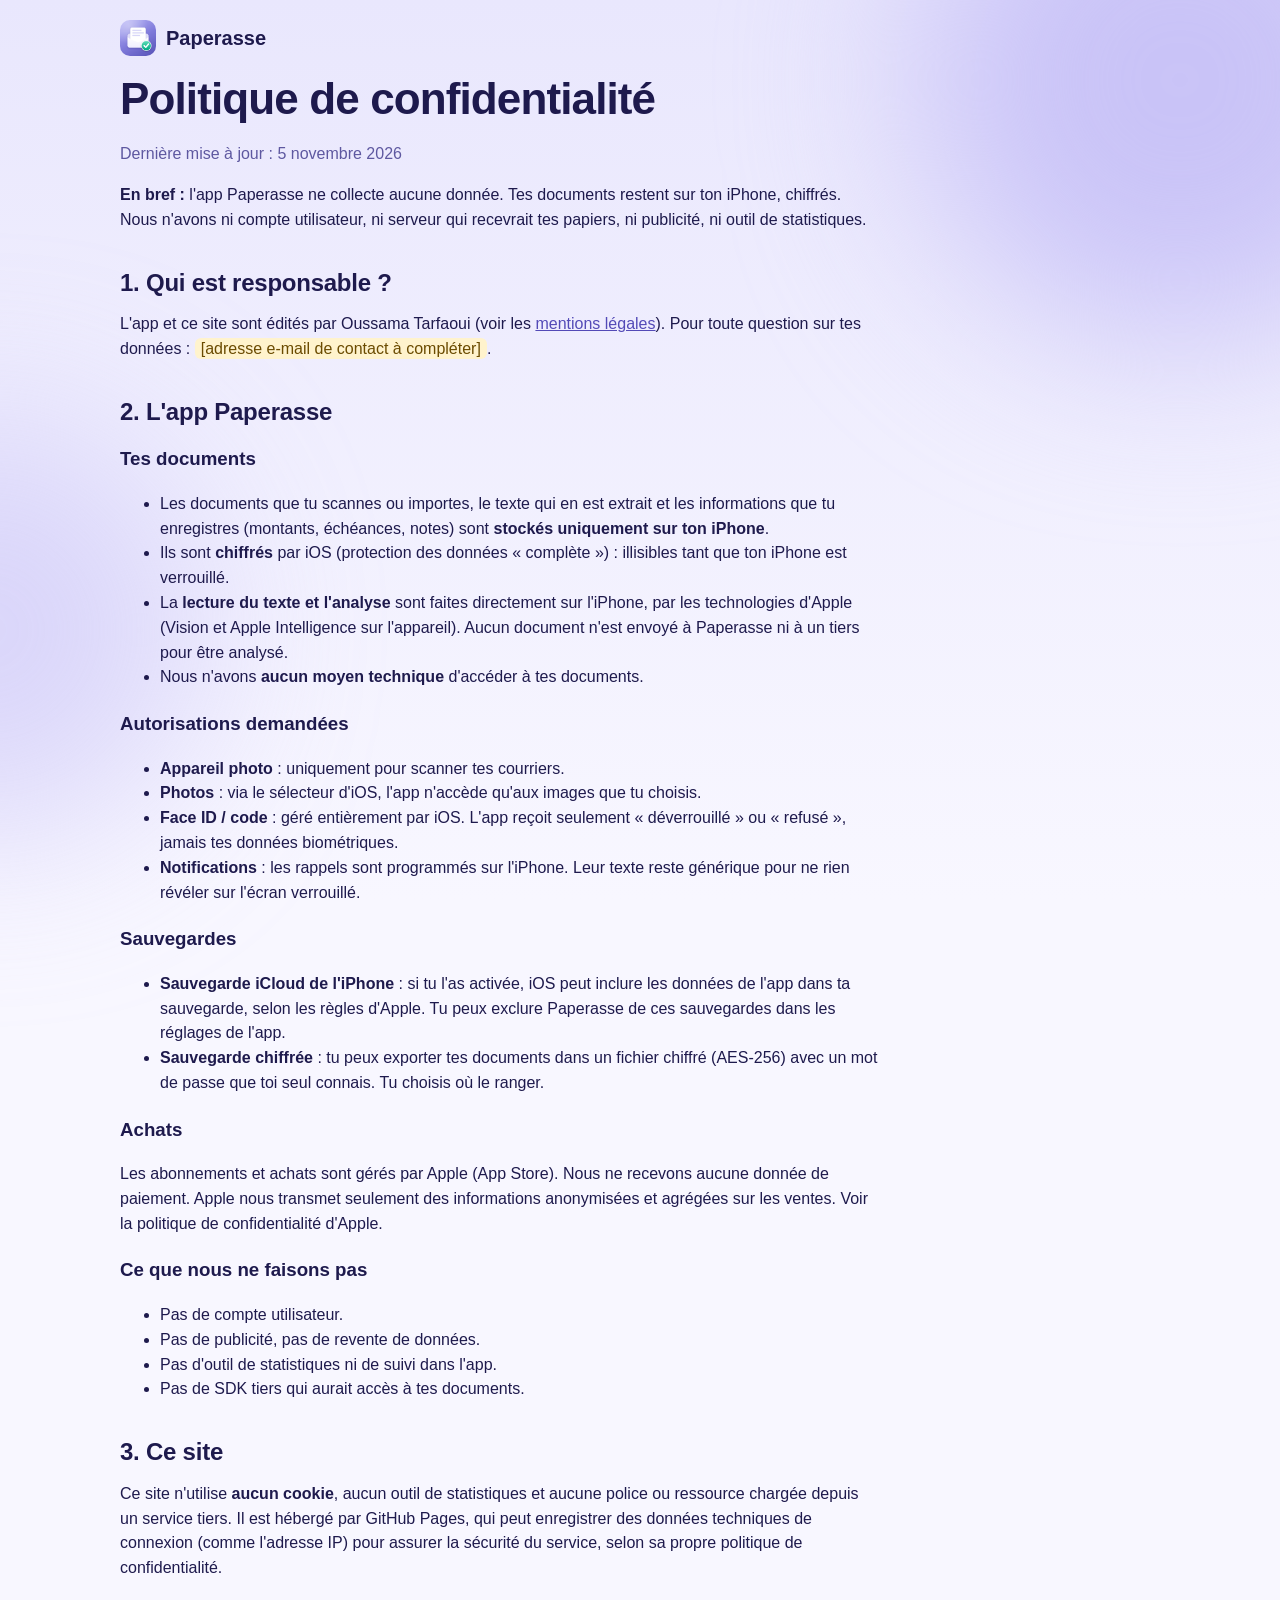
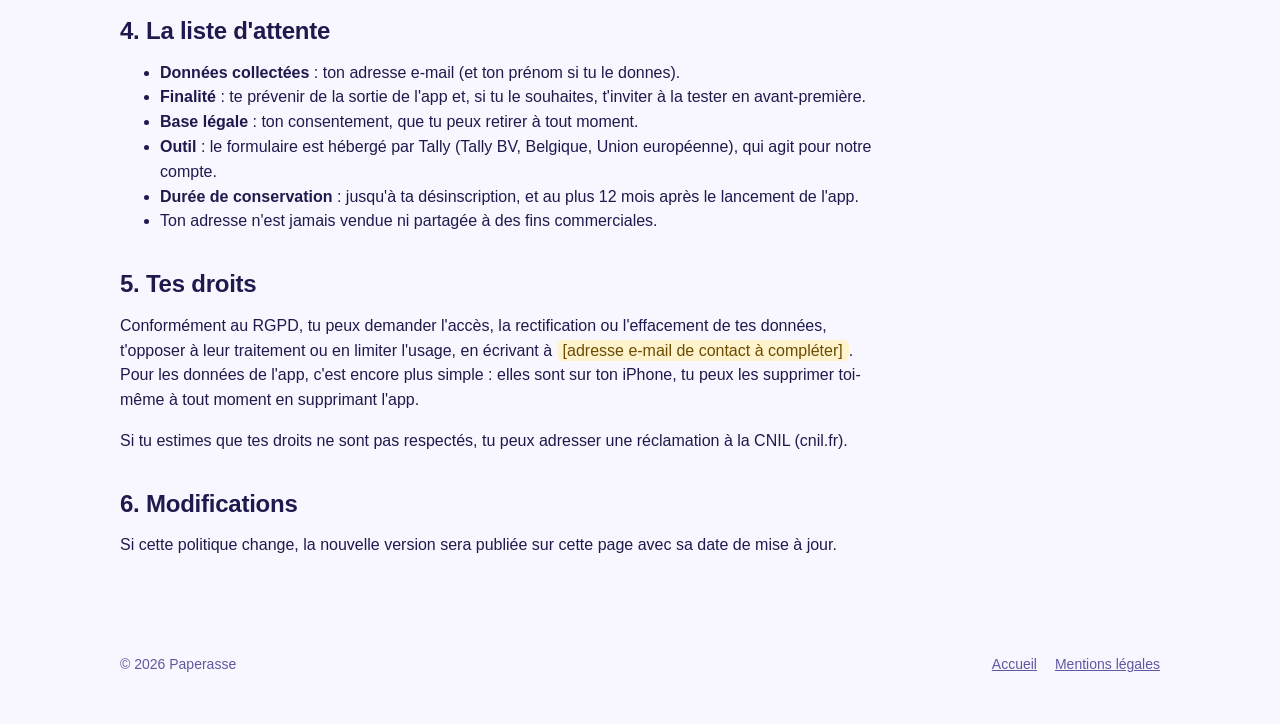
==== confidentialite.html @ 56ef9df1 "Site web : accueil, liste d'attente, confidentialité, mentions légales Page d'accueil responsive (cl" ====
<!doctype html>
<html lang="fr">
<head>
  <meta charset="utf-8">
  <meta name="viewport" content="width=device-width, initial-scale=1">
  <title>Confidentialité · Paperasse</title>
  <meta name="description" content="Politique de confidentialité de l'app Paperasse et de son site.">
  <link rel="icon" href="images/favicon.png">
  <link rel="stylesheet" href="style.css">
</head>
<body>
  <div class="wrap">
    <header class="nav">
      <a class="brand" href="./"><img src="images/logo.png" alt="">Paperasse</a>
    </header>

    <main class="legal">
      <h1>Politique de confidentialité</h1>
      <p class="updated">Dernière mise à jour : 5 novembre 2026</p>

      <p><strong>En bref :</strong> l'app Paperasse ne collecte aucune donnée. Tes documents restent sur ton iPhone, chiffrés. Nous n'avons ni compte utilisateur, ni serveur qui recevrait tes papiers, ni publicité, ni outil de statistiques.</p>

      <h2>1. Qui est responsable ?</h2>
      <p>L'app et ce site sont édités par Oussama Tarfaoui (voir les <a href="mentions-legales.html">mentions légales</a>). Pour toute question sur tes données : <span class="todo">[adresse e-mail de contact à compléter]</span>.</p>

      <h2>2. L'app Paperasse</h2>
      <h3>Tes documents</h3>
      <ul>
        <li>Les documents que tu scannes ou importes, le texte qui en est extrait et les informations que tu enregistres (montants, échéances, notes) sont <strong>stockés uniquement sur ton iPhone</strong>.</li>
        <li>Ils sont <strong>chiffrés</strong> par iOS (protection des données « complète ») : illisibles tant que ton iPhone est verrouillé.</li>
        <li>La <strong>lecture du texte et l'analyse</strong> sont faites directement sur l'iPhone, par les technologies d'Apple (Vision et Apple Intelligence sur l'appareil). Aucun document n'est envoyé à Paperasse ni à un tiers pour être analysé.</li>
        <li>Nous n'avons <strong>aucun moyen technique</strong> d'accéder à tes documents.</li>
      </ul>

      <h3>Autorisations demandées</h3>
      <ul>
        <li><strong>Appareil photo</strong> : uniquement pour scanner tes courriers.</li>
        <li><strong>Photos</strong> : via le sélecteur d'iOS, l'app n'accède qu'aux images que tu choisis.</li>
        <li><strong>Face ID / code</strong> : géré entièrement par iOS. L'app reçoit seulement « déverrouillé » ou « refusé », jamais tes données biométriques.</li>
        <li><strong>Notifications</strong> : les rappels sont programmés sur l'iPhone. Leur texte reste générique pour ne rien révéler sur l'écran verrouillé.</li>
      </ul>

      <h3>Sauvegardes</h3>
      <ul>
        <li><strong>Sauvegarde iCloud de l'iPhone</strong> : si tu l'as activée, iOS peut inclure les données de l'app dans ta sauvegarde, selon les règles d'Apple. Tu peux exclure Paperasse de ces sauvegardes dans les réglages de l'app.</li>
        <li><strong>Sauvegarde chiffrée</strong> : tu peux exporter tes documents dans un fichier chiffré (AES-256) avec un mot de passe que toi seul connais. Tu choisis où le ranger.</li>
      </ul>

      <h3>Achats</h3>
      <p>Les abonnements et achats sont gérés par Apple (App Store). Nous ne recevons aucune donnée de paiement. Apple nous transmet seulement des informations anonymisées et agrégées sur les ventes. Voir la politique de confidentialité d'Apple.</p>

      <h3>Ce que nous ne faisons pas</h3>
      <ul>
        <li>Pas de compte utilisateur.</li>
        <li>Pas de publicité, pas de revente de données.</li>
        <li>Pas d'outil de statistiques ni de suivi dans l'app.</li>
        <li>Pas de SDK tiers qui aurait accès à tes documents.</li>
      </ul>

      <h2>3. Ce site</h2>
      <p>Ce site n'utilise <strong>aucun cookie</strong>, aucun outil de statistiques et aucune police ou ressource chargée depuis un service tiers. Il est hébergé par GitHub Pages, qui peut enregistrer des données techniques de connexion (comme l'adresse IP) pour assurer la sécurité du service, selon sa propre politique de confidentialité.</p>

      <h2 id="liste-attente">4. La liste d'attente</h2>
      <ul>
        <li><strong>Données collectées</strong> : ton adresse e-mail (et ton prénom si tu le donnes).</li>
        <li><strong>Finalité</strong> : te prévenir de la sortie de l'app et, si tu le souhaites, t'inviter à la tester en avant-première.</li>
        <li><strong>Base légale</strong> : ton consentement, que tu peux retirer à tout moment.</li>
        <li><strong>Outil</strong> : le formulaire est hébergé par Tally (Tally BV, Belgique, Union européenne), qui agit pour notre compte.</li>
        <li><strong>Durée de conservation</strong> : jusqu'à ta désinscription, et au plus 12 mois après le lancement de l'app.</li>
        <li>Ton adresse n'est jamais vendue ni partagée à des fins commerciales.</li>
      </ul>

      <h2>5. Tes droits</h2>
      <p>Conformément au RGPD, tu peux demander l'accès, la rectification ou l'effacement de tes données, t'opposer à leur traitement ou en limiter l'usage, en écrivant à <span class="todo">[adresse e-mail de contact à compléter]</span>. Pour les données de l'app, c'est encore plus simple : elles sont sur ton iPhone, tu peux les supprimer toi-même à tout moment en supprimant l'app.</p>
      <p>Si tu estimes que tes droits ne sont pas respectés, tu peux adresser une réclamation à la CNIL (cnil.fr).</p>

      <h2>6. Modifications</h2>
      <p>Si cette politique change, la nouvelle version sera publiée sur cette page avec sa date de mise à jour.</p>
    </main>

    <footer>
      <span>© 2026 Paperasse</span>
      <nav>
        <a href="./">Accueil</a>
        <a href="mentions-legales.html">Mentions légales</a>
      </nav>
    </footer>
  </div>
</body>
</html>
---- style.css ----
:root {
  --bg-top: #e9e7fd;
  --bg-bottom: #f8f7ff;
  --glow: #c9c3f7;
  --ink: #1e1a4d;
  --muted: #5e58a0;
  --accent: #534ab7;
  --accent-strong: #3f36a0;
  --on-accent: #ffffff;
  --card: rgba(255, 255, 255, 0.72);
  --card-stroke: rgba(255, 255, 255, 0.9);
  --green: #0f7a5c;
  --dark-band: #1e1a4d;
  --dark-band-text: #eeedfe;
  --dark-band-muted: #b7b2ee;
  --radius: 22px;
  --shadow: 0 10px 30px rgba(83, 74, 183, 0.12);
}

@media (prefers-color-scheme: dark) {
  :root:not([data-theme="light"]) {
    --bg-top: #221d52;
    --bg-bottom: #120f2e;
    --glow: #3c3489;
    --ink: #f2f1ff;
    --muted: #b7b2ee;
    --accent: #8a82e6;
    --accent-strong: #a49df2;
    --on-accent: #120f2e;
    --card: rgba(46, 40, 112, 0.6);
    --card-stroke: rgba(74, 66, 160, 0.8);
    --green: #5dcaa5;
    --dark-band: #2e2870;
    --shadow: 0 10px 30px rgba(0, 0, 0, 0.3);
  }
}

:root[data-theme="dark"] {
  --bg-top: #221d52;
  --bg-bottom: #120f2e;
  --glow: #3c3489;
  --ink: #f2f1ff;
  --muted: #b7b2ee;
  --accent: #8a82e6;
  --accent-strong: #a49df2;
  --on-accent: #120f2e;
  --card: rgba(46, 40, 112, 0.6);
  --card-stroke: rgba(74, 66, 160, 0.8);
  --green: #5dcaa5;
  --dark-band: #2e2870;
  --shadow: 0 10px 30px rgba(0, 0, 0, 0.3);
}

* { box-sizing: border-box; }

html { scroll-behavior: smooth; overflow-x: clip; }

body {
  margin: 0;
  font-family: ui-rounded, "SF Pro Rounded", -apple-system, BlinkMacSystemFont, "Segoe UI", Roboto, Helvetica, Arial, sans-serif;
  color: var(--ink);
  background: linear-gradient(180deg, var(--bg-top), var(--bg-bottom) 900px) var(--bg-bottom);
  line-height: 1.55;
  -webkit-font-smoothing: antialiased;
  position: relative;
  overflow-x: clip;
}

body::before, body::after {
  content: "";
  position: absolute;
  z-index: -1;
  border-radius: 50%;
  filter: blur(90px);
  background: var(--glow);
  pointer-events: none;
}
body::before { width: 520px; height: 520px; top: -180px; right: -160px; }
body::after { width: 420px; height: 420px; top: 420px; left: -220px; opacity: 0.6; }

a { color: var(--accent); }
img { max-width: 100%; display: block; }

.wrap { max-width: 1080px; margin: 0 auto; padding: 0 20px; }

/* Navigation */
.nav { display: flex; align-items: center; justify-content: space-between; padding: 20px 0; gap: 12px; }
.brand { display: flex; align-items: center; gap: 10px; font-weight: 800; font-size: 20px; color: var(--ink); text-decoration: none; }
.brand img { width: 36px; height: 36px; border-radius: 10px; }

.btn {
  display: inline-flex; align-items: center; justify-content: center; gap: 8px;
  background: var(--accent); color: var(--on-accent);
  font-weight: 700; font-size: 17px; text-decoration: none;
  padding: 14px 26px; border-radius: 999px; border: 0; cursor: pointer;
  box-shadow: 0 8px 22px rgba(83, 74, 183, 0.3);
  transition: transform 0.15s ease, background 0.15s ease;
}
.btn:hover { background: var(--accent-strong); transform: translateY(-1px); }
.btn.small { padding: 10px 18px; font-size: 15px; box-shadow: none; }

/* Hero */
.hero { display: grid; grid-template-columns: 1.1fr 0.9fr; gap: 48px; align-items: center; padding: 40px 0 72px; }
.eyebrow {
  display: inline-block; font-weight: 700; font-size: 14px; color: var(--accent);
  background: var(--card); border: 1px solid var(--card-stroke);
  padding: 6px 14px; border-radius: 999px; margin-bottom: 18px;
}
h1 { font-size: clamp(38px, 6vw, 64px); line-height: 1.05; margin: 0 0 20px; font-weight: 800; letter-spacing: -0.02em; }
.lead { font-size: clamp(18px, 2.2vw, 21px); color: var(--muted); margin: 0 0 28px; max-width: 34em; }
.hero-cta { display: flex; flex-wrap: wrap; gap: 14px; align-items: center; }
.hint { font-size: 14px; color: var(--muted); }

.phone {
  justify-self: center;
  width: min(320px, 100%);
  border-radius: 46px;
  padding: 10px;
  background: #1b1840;
  box-shadow: 0 30px 60px rgba(30, 26, 77, 0.35);
  transform: rotate(2deg);
}
.phone img { border-radius: 38px; width: 100%; }

/* Sections */
section { padding: 56px 0; }
h2 { font-size: clamp(28px, 4vw, 40px); line-height: 1.15; margin: 0 0 14px; font-weight: 800; letter-spacing: -0.01em; }
.section-lead { color: var(--muted); font-size: 18px; margin: 0 0 32px; max-width: 40em; }

.grid { display: grid; gap: 16px; }
.grid-3 { grid-template-columns: repeat(3, minmax(0, 1fr)); }

.card {
  background: var(--card);
  border: 1px solid var(--card-stroke);
  border-radius: var(--radius);
  padding: 24px;
  box-shadow: var(--shadow);
  backdrop-filter: blur(14px);
  -webkit-backdrop-filter: blur(14px);
}
.card h3 { margin: 12px 0 6px; font-size: 20px; }
.card p { margin: 0; color: var(--muted); }
.step-num {
  width: 40px; height: 40px; border-radius: 12px;
  display: grid; place-items: center;
  background: var(--accent); color: var(--on-accent); font-weight: 800; font-size: 18px;
}
.icon { font-size: 30px; line-height: 1; }

/* Bande confidentialité */
.privacy {
  background: var(--dark-band); color: var(--dark-band-text);
  border-radius: 32px; padding: 48px 36px; margin: 24px 0;
  display: grid; grid-template-columns: 1fr 1fr; gap: 36px; align-items: center;
}
.privacy h2 { color: #ffffff; }
.privacy p { color: var(--dark-band-muted); }
.privacy ul { list-style: none; padding: 0; margin: 0; display: grid; gap: 14px; }
.privacy li { display: flex; gap: 12px; align-items: flex-start; font-size: 17px; }
.privacy li span { flex: none; width: 28px; height: 28px; border-radius: 50%; background: #1d9e75; color: #fff; display: grid; place-items: center; font-size: 15px; font-weight: 800; }

/* Captures */
.shots { display: grid; grid-template-columns: repeat(3, minmax(0, 1fr)); gap: 20px; align-items: start; }
.shots figure { margin: 0; text-align: center; }
.shots img { border-radius: 30px; box-shadow: var(--shadow); border: 6px solid #1b1840; }
.shots figcaption { margin-top: 12px; color: var(--muted); font-weight: 600; }

/* FAQ */
details { background: var(--card); border: 1px solid var(--card-stroke); border-radius: 18px; padding: 18px 22px; margin-bottom: 12px; }
summary { cursor: pointer; font-weight: 700; font-size: 18px; list-style: none; display: flex; justify-content: space-between; gap: 12px; }
summary::-webkit-details-marker { display: none; }
summary::after { content: "+"; color: var(--accent); font-size: 22px; line-height: 1; }
details[open] summary::after { content: "–"; }
details p { color: var(--muted); margin: 12px 0 0; }

/* Liste d'attente */
.waitlist { text-align: center; padding: 56px 28px; }
.waitlist img { width: 96px; height: 96px; border-radius: 24px; margin: 0 auto 20px; box-shadow: var(--shadow); }
.waitlist .note { font-size: 14px; color: var(--muted); margin-top: 16px; }
#waitlist-soon { display: none; margin-top: 16px; font-weight: 600; color: var(--accent); }

/* Pied de page */
footer { padding: 32px 0 48px; color: var(--muted); font-size: 14px; display: flex; flex-wrap: wrap; justify-content: space-between; gap: 12px; }
footer a { color: var(--muted); }
footer nav { display: flex; gap: 18px; flex-wrap: wrap; }

/* Pages légales */
.legal { max-width: 760px; padding-bottom: 48px; }
.legal h1 { font-size: clamp(32px, 5vw, 44px); }
.legal h2 { font-size: 24px; margin-top: 36px; }
.legal p, .legal li { color: var(--ink); }
.legal .updated { color: var(--muted); }
.legal .todo { background: #fff3cd; color: #6b4b00; padding: 2px 6px; border-radius: 6px; }

@media (max-width: 820px) {
  .hero { grid-template-columns: 1fr; padding-top: 16px; }
  .phone { transform: none; width: min(250px, 72%); }
  .grid-3 { grid-template-columns: 1fr; }
  .privacy { grid-template-columns: 1fr; padding: 36px 22px; }
  .shots { grid-template-columns: repeat(3, minmax(0, 1fr)); gap: 10px; }
  .shots img { border-width: 4px; border-radius: 18px; }
  .shots figcaption { font-size: 13px; }
}
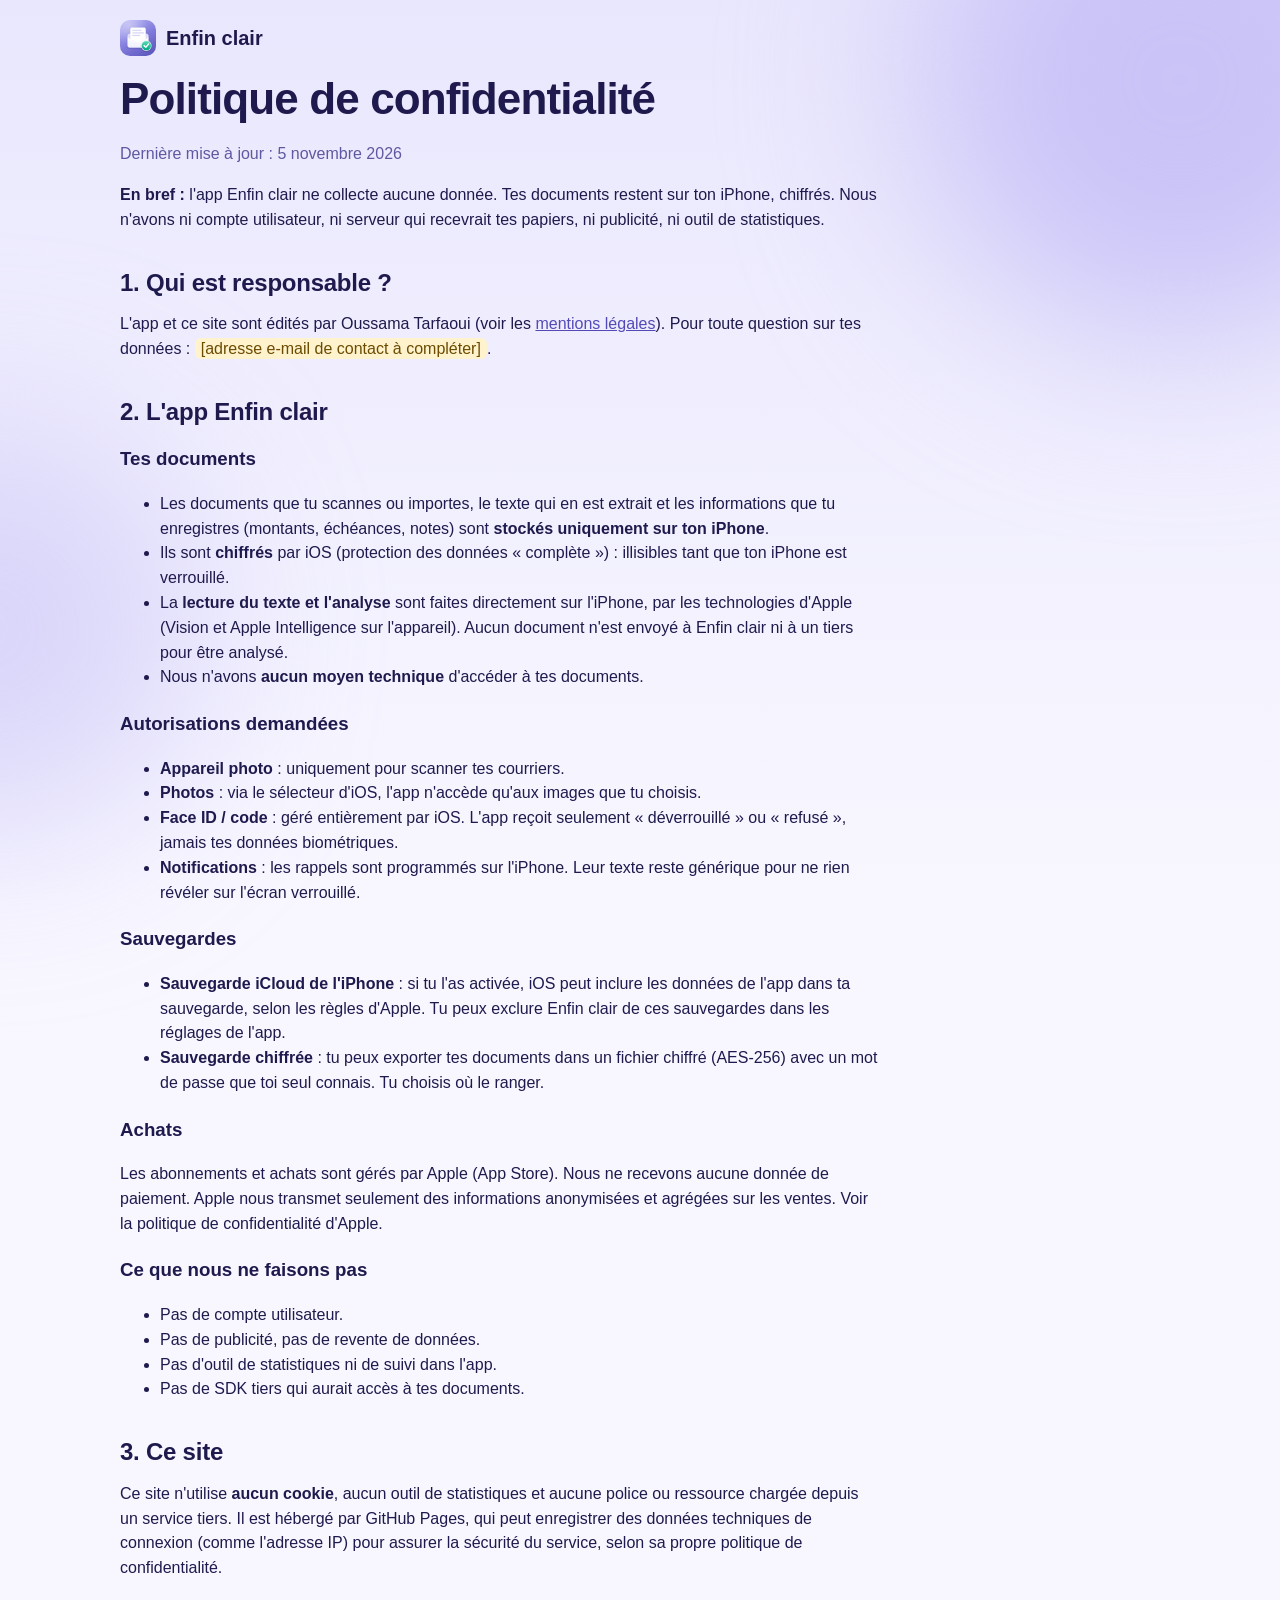
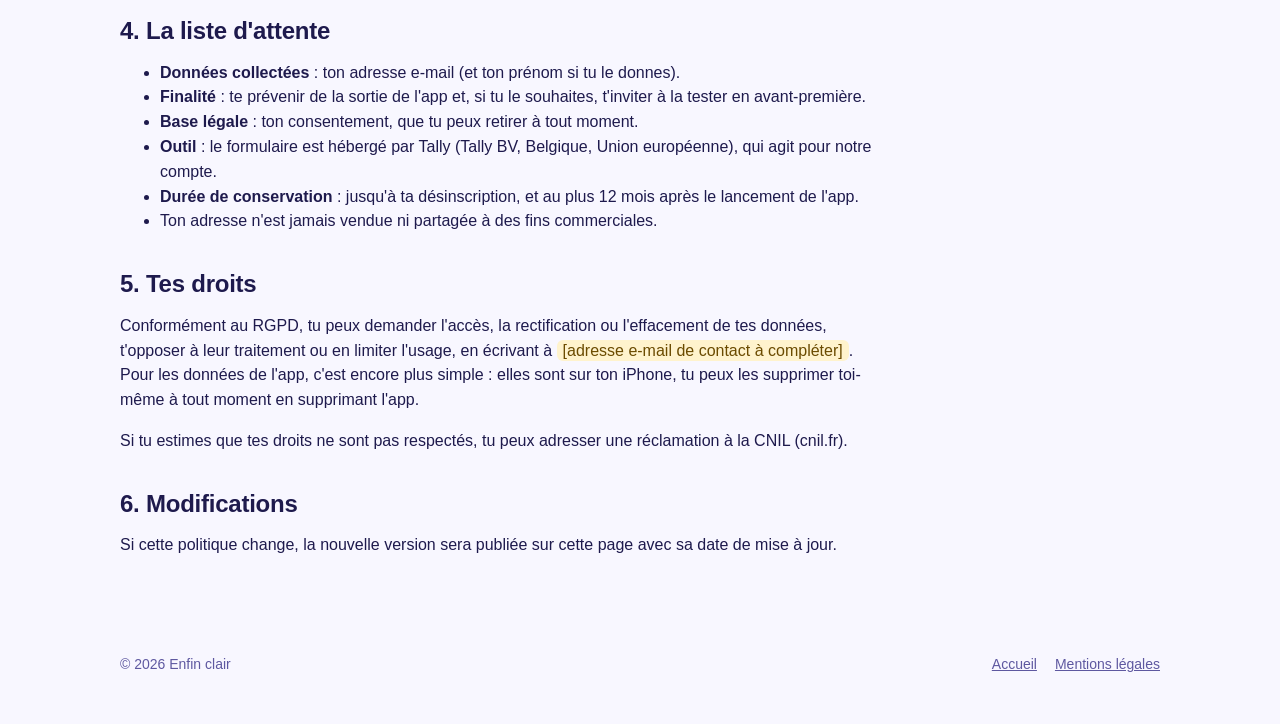
==== commit 525568dc: "Nouveau nom : Enfin clair « Paperasse » étant déjà utilisé sur l'App Store, l'app devient « Enfin cl" ====
--- a/confidentialite.html
+++ b/confidentialite.html
@@ -3,32 +3,32 @@
 <head>
   <meta charset="utf-8">
   <meta name="viewport" content="width=device-width, initial-scale=1">
-  <title>Confidentialité · Paperasse</title>
-  <meta name="description" content="Politique de confidentialité de l'app Paperasse et de son site.">
+  <title>Confidentialité · Enfin clair</title>
+  <meta name="description" content="Politique de confidentialité de l'app Enfin clair et de son site.">
   <link rel="icon" href="images/favicon.png">
-  <link rel="stylesheet" href="style.css">
+  <link rel="stylesheet" href="style.css?v=2">
 </head>
 <body>
   <div class="wrap">
     <header class="nav">
-      <a class="brand" href="./"><img src="images/logo.png" alt="">Paperasse</a>
+      <a class="brand" href="./"><img src="images/logo.png" alt="">Enfin clair</a>
     </header>
 
     <main class="legal">
       <h1>Politique de confidentialité</h1>
       <p class="updated">Dernière mise à jour : 5 novembre 2026</p>
 
-      <p><strong>En bref :</strong> l'app Paperasse ne collecte aucune donnée. Tes documents restent sur ton iPhone, chiffrés. Nous n'avons ni compte utilisateur, ni serveur qui recevrait tes papiers, ni publicité, ni outil de statistiques.</p>
+      <p><strong>En bref :</strong> l'app Enfin clair ne collecte aucune donnée. Tes documents restent sur ton iPhone, chiffrés. Nous n'avons ni compte utilisateur, ni serveur qui recevrait tes papiers, ni publicité, ni outil de statistiques.</p>
 
       <h2>1. Qui est responsable ?</h2>
       <p>L'app et ce site sont édités par Oussama Tarfaoui (voir les <a href="mentions-legales.html">mentions légales</a>). Pour toute question sur tes données : <span class="todo">[adresse e-mail de contact à compléter]</span>.</p>
 
-      <h2>2. L'app Paperasse</h2>
+      <h2>2. L'app Enfin clair</h2>
       <h3>Tes documents</h3>
       <ul>
         <li>Les documents que tu scannes ou importes, le texte qui en est extrait et les informations que tu enregistres (montants, échéances, notes) sont <strong>stockés uniquement sur ton iPhone</strong>.</li>
         <li>Ils sont <strong>chiffrés</strong> par iOS (protection des données « complète ») : illisibles tant que ton iPhone est verrouillé.</li>
-        <li>La <strong>lecture du texte et l'analyse</strong> sont faites directement sur l'iPhone, par les technologies d'Apple (Vision et Apple Intelligence sur l'appareil). Aucun document n'est envoyé à Paperasse ni à un tiers pour être analysé.</li>
+        <li>La <strong>lecture du texte et l'analyse</strong> sont faites directement sur l'iPhone, par les technologies d'Apple (Vision et Apple Intelligence sur l'appareil). Aucun document n'est envoyé à Enfin clair ni à un tiers pour être analysé.</li>
         <li>Nous n'avons <strong>aucun moyen technique</strong> d'accéder à tes documents.</li>
       </ul>
 
@@ -42,7 +42,7 @@
 
       <h3>Sauvegardes</h3>
       <ul>
-        <li><strong>Sauvegarde iCloud de l'iPhone</strong> : si tu l'as activée, iOS peut inclure les données de l'app dans ta sauvegarde, selon les règles d'Apple. Tu peux exclure Paperasse de ces sauvegardes dans les réglages de l'app.</li>
+        <li><strong>Sauvegarde iCloud de l'iPhone</strong> : si tu l'as activée, iOS peut inclure les données de l'app dans ta sauvegarde, selon les règles d'Apple. Tu peux exclure Enfin clair de ces sauvegardes dans les réglages de l'app.</li>
         <li><strong>Sauvegarde chiffrée</strong> : tu peux exporter tes documents dans un fichier chiffré (AES-256) avec un mot de passe que toi seul connais. Tu choisis où le ranger.</li>
       </ul>
 
@@ -79,7 +79,7 @@
     </main>
 
     <footer>
-      <span>© 2026 Paperasse</span>
+      <span>© 2026 Enfin clair</span>
       <nav>
         <a href="./">Accueil</a>
         <a href="mentions-legales.html">Mentions légales</a>
--- a/style.css
+++ b/style.css
@@ -97,7 +97,7 @@
   transition: transform 0.15s ease, background 0.15s ease;
 }
 .btn:hover { background: var(--accent-strong); transform: translateY(-1px); }
-.btn.small { padding: 10px 18px; font-size: 15px; box-shadow: none; }
+.btn.small { padding: 10px 18px; font-size: 15px; box-shadow: none; white-space: nowrap; }
 
 /* Hero */
 .hero { display: grid; grid-template-columns: 1.1fr 0.9fr; gap: 48px; align-items: center; padding: 40px 0 72px; }
@@ -193,6 +193,13 @@
 .legal .updated { color: var(--muted); }
 .legal .todo { background: #fff3cd; color: #6b4b00; padding: 2px 6px; border-radius: 6px; }
 
+@media (max-width: 420px) {
+  .brand { font-size: 18px; gap: 8px; }
+  .brand img { width: 30px; height: 30px; }
+  .btn.small { padding: 8px 14px; font-size: 14px; }
+  .hero-cta .btn, .waitlist .btn { width: 100%; }
+}
+
 @media (max-width: 820px) {
   .hero { grid-template-columns: 1fr; padding-top: 16px; }
   .phone { transform: none; width: min(250px, 72%); }
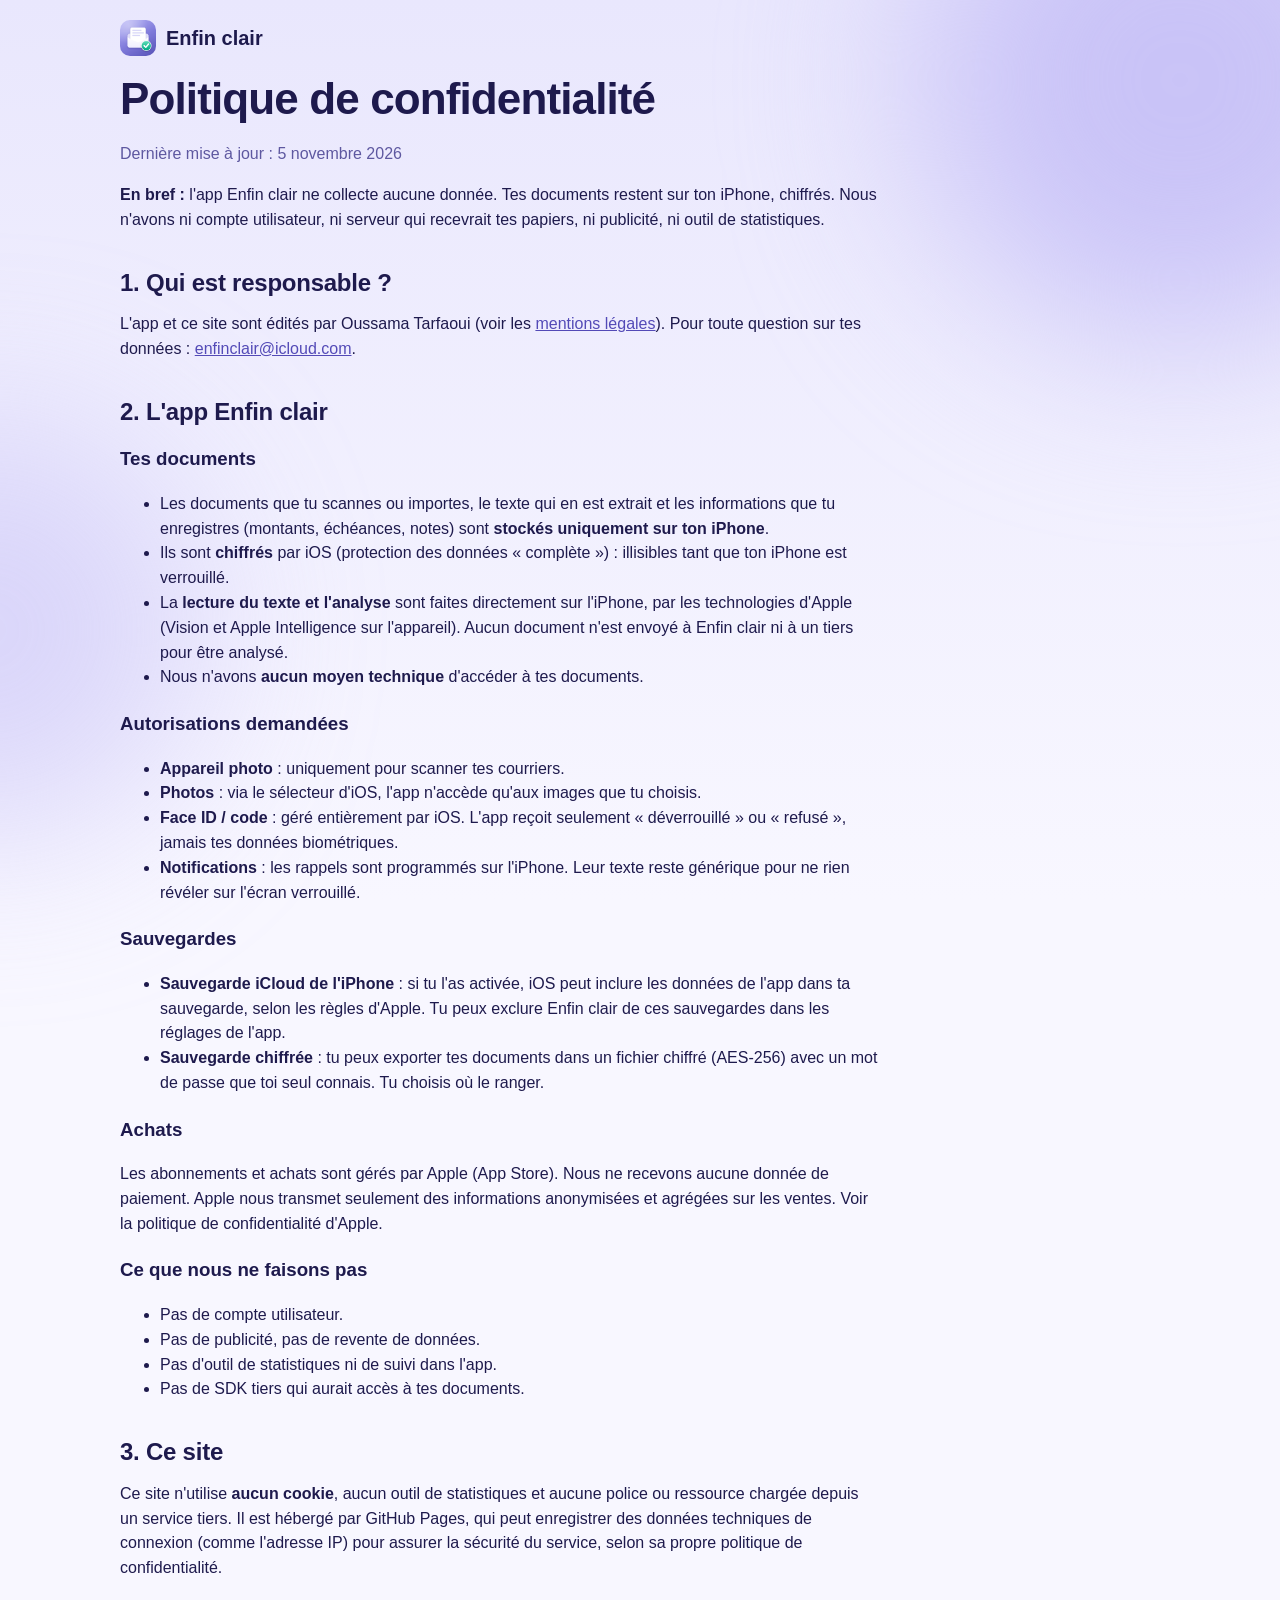
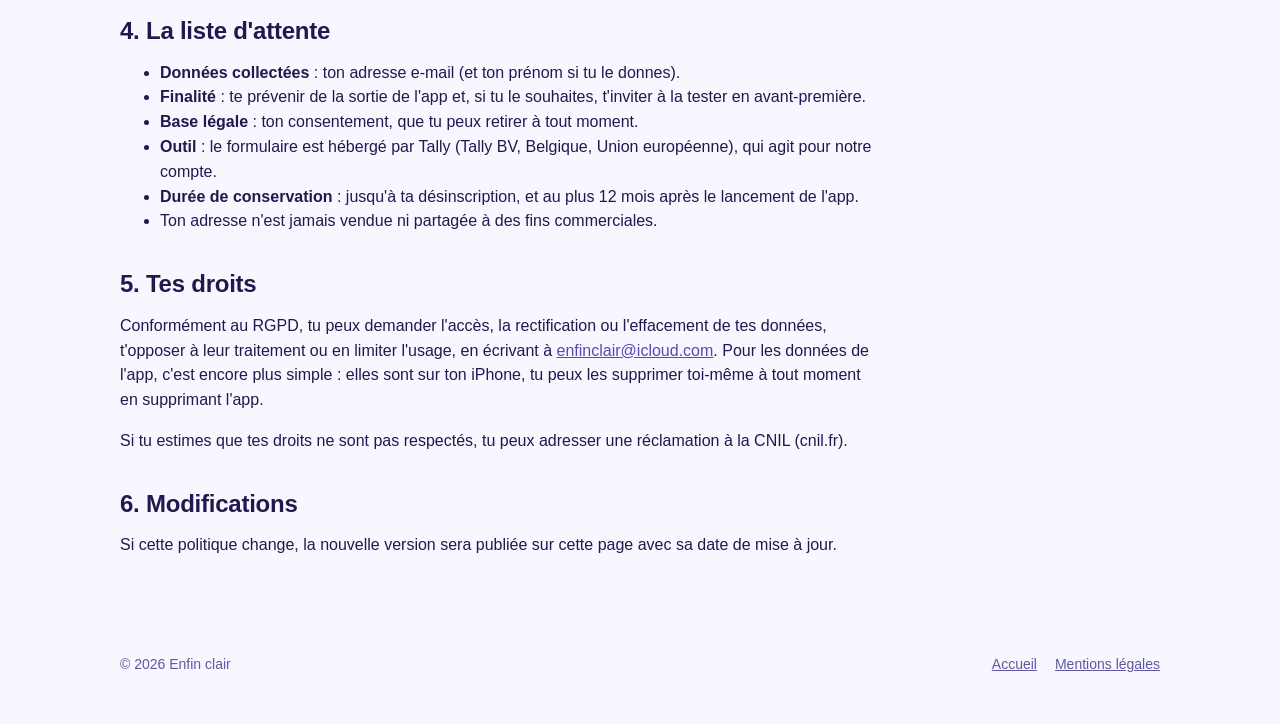
==== commit 298dc440: "Site : e-mail de contact enfinclair@icloud.com Co-Authored-By: Claude Opus 5.5 <noreply@anthropic.co" ====
--- a/confidentialite.html
+++ b/confidentialite.html
@@ -21,7 +21,7 @@
       <p><strong>En bref :</strong> l'app Enfin clair ne collecte aucune donnée. Tes documents restent sur ton iPhone, chiffrés. Nous n'avons ni compte utilisateur, ni serveur qui recevrait tes papiers, ni publicité, ni outil de statistiques.</p>
 
       <h2>1. Qui est responsable ?</h2>
-      <p>L'app et ce site sont édités par Oussama Tarfaoui (voir les <a href="mentions-legales.html">mentions légales</a>). Pour toute question sur tes données : <span class="todo">[adresse e-mail de contact à compléter]</span>.</p>
+      <p>L'app et ce site sont édités par Oussama Tarfaoui (voir les <a href="mentions-legales.html">mentions légales</a>). Pour toute question sur tes données : <a href="mailto:enfinclair@icloud.com">enfinclair@icloud.com</a>.</p>
 
       <h2>2. L'app Enfin clair</h2>
       <h3>Tes documents</h3>
@@ -71,7 +71,7 @@
       </ul>
 
       <h2>5. Tes droits</h2>
-      <p>Conformément au RGPD, tu peux demander l'accès, la rectification ou l'effacement de tes données, t'opposer à leur traitement ou en limiter l'usage, en écrivant à <span class="todo">[adresse e-mail de contact à compléter]</span>. Pour les données de l'app, c'est encore plus simple : elles sont sur ton iPhone, tu peux les supprimer toi-même à tout moment en supprimant l'app.</p>
+      <p>Conformément au RGPD, tu peux demander l'accès, la rectification ou l'effacement de tes données, t'opposer à leur traitement ou en limiter l'usage, en écrivant à <a href="mailto:enfinclair@icloud.com">enfinclair@icloud.com</a>. Pour les données de l'app, c'est encore plus simple : elles sont sur ton iPhone, tu peux les supprimer toi-même à tout moment en supprimant l'app.</p>
       <p>Si tu estimes que tes droits ne sont pas respectés, tu peux adresser une réclamation à la CNIL (cnil.fr).</p>
 
       <h2>6. Modifications</h2>
